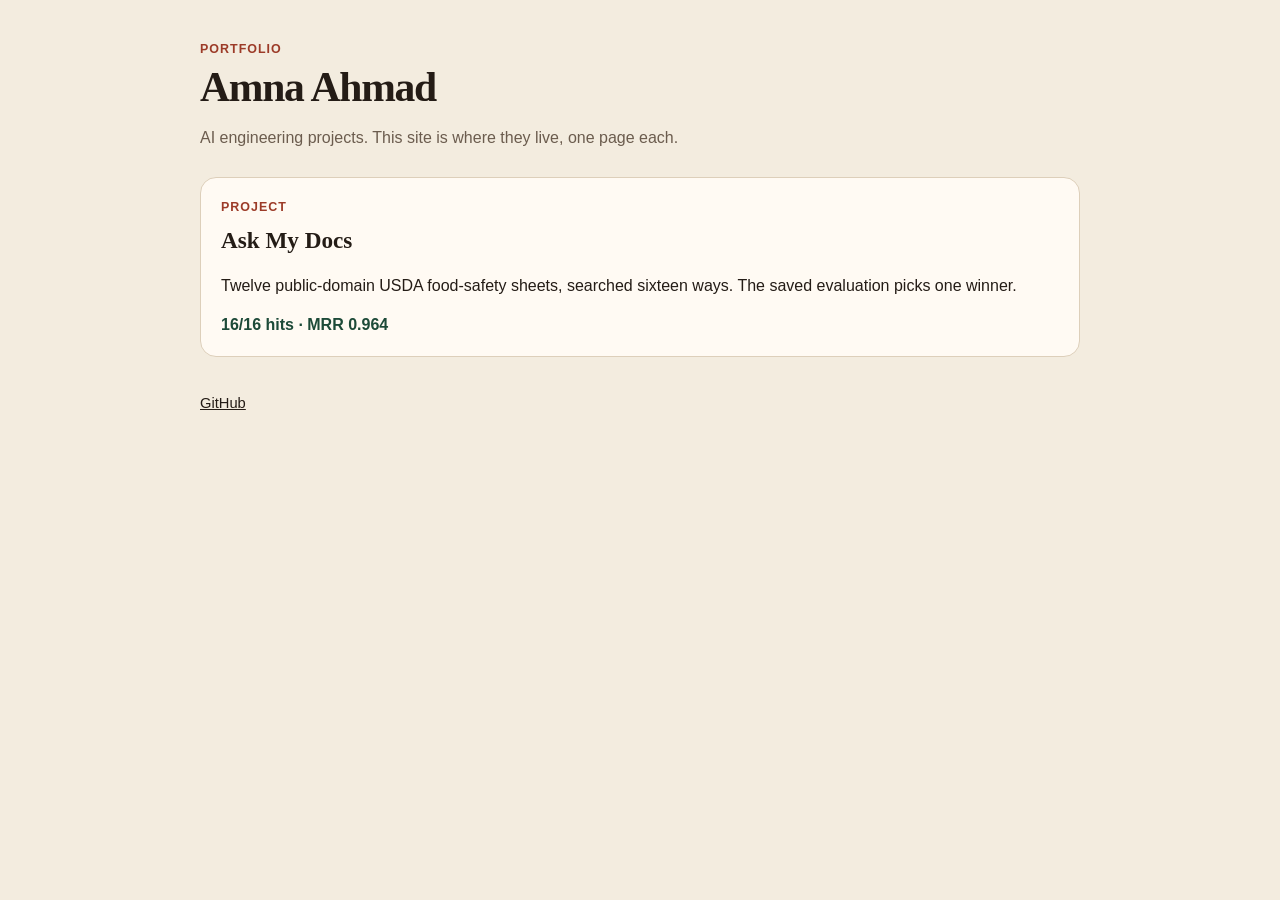
==== site/index.html @ cc86c362 "Add the portfolio site with Ask My Docs as the first project. The public pages show the saved evalua" ====
<!-- generated by scripts/site_page.py -->
<!DOCTYPE html>
<html lang="en">
<head>
  <meta charset="utf-8">
  <meta name="viewport" content="width=device-width, initial-scale=1">
  <title>Amna Ahmad</title>
  <link rel="stylesheet" href="styles.css">
</head>
<body>
  <main>
    <header>
      <p class="eyebrow">Portfolio</p>
      <h1>Amna Ahmad</h1>
      <p class="lede">AI engineering projects. This site is where they live, one page each.</p>
    </header>
    <section class="cards" aria-label="Projects">
      <a class="card" href="projects/ask-my-docs/">
        <p class="eyebrow">Project</p>
        <h2>Ask My Docs</h2>
        <p>Twelve public-domain USDA food-safety sheets, searched sixteen ways. The saved evaluation picks one winner.</p>
        <p class="meta">16/16 hits · MRR 0.964</p>
      </a>
    </section>
    <footer>
      <a href="https://github.com/amna-ahmad-ch/ai-portfolio">GitHub</a>
    </footer>
  </main>
</body>
</html>
---- site/styles.css ----
:root {
  --paper: #f3ecdf;
  --ink: #241c16;
  --muted: #6b5c4e;
  --line: #ddcfba;
  --card: #fffaf3;
  --winner: #1d4a38;
  --winner-wash: #e5f0ea;
  --clay: #9c3b28;
}

* { box-sizing: border-box; }

body {
  margin: 0;
  background: var(--paper);
  color: var(--ink);
  font-family: "Segoe UI", "Helvetica Neue", sans-serif;
  line-height: 1.45;
}

main {
  max-width: 920px;
  margin: 0 auto;
  padding: 40px 20px 72px;
}

.eyebrow {
  margin: 0 0 8px;
  color: var(--clay);
  font-size: 0.78rem;
  font-weight: 650;
  letter-spacing: 0.08em;
  text-transform: uppercase;
}

.eyebrow a {
  color: inherit;
  text-decoration: none;
}

h1 {
  margin: 0 0 12px;
  font-family: Georgia, "Iowan Old Style", serif;
  font-size: clamp(2rem, 5vw, 2.6rem);
  font-weight: 650;
  letter-spacing: -0.03em;
  line-height: 1.05;
}

h2 {
  margin: 0 0 8px;
  font-family: Georgia, "Iowan Old Style", serif;
  font-size: 1.45rem;
}

.lede, .note { color: var(--muted); }

.lede { max-width: 62ch; }

.cards {
  display: grid;
  gap: 16px;
  margin-top: 28px;
}

.card {
  display: block;
  background: var(--card);
  border: 1px solid var(--line);
  border-radius: 16px;
  padding: 20px;
  color: inherit;
  text-decoration: none;
}

.card:hover { border-color: var(--winner); }

.meta {
  margin: 14px 0 0;
  color: var(--winner);
  font-weight: 650;
}

.panel {
  background: var(--card);
  border: 1px solid var(--line);
  border-radius: 16px;
  padding: 20px;
  margin: 28px 0;
}

.table-wrap {
  padding: 8px 12px;
  overflow-x: auto;
}

label { display: block; font-weight: 650; margin-bottom: 8px; }

textarea {
  width: 100%;
  min-height: 88px;
  resize: vertical;
  border: 1px solid var(--line);
  border-radius: 10px;
  padding: 12px;
  background: #fff;
  color: var(--ink);
  font: inherit;
}

.row { display: flex; gap: 12px; align-items: center; margin-top: 12px; flex-wrap: wrap; }

button {
  background: var(--winner);
  color: #f7f3ea;
  border: 0;
  border-radius: 999px;
  padding: 10px 18px;
  font: inherit;
  font-weight: 650;
  cursor: pointer;
}

button:disabled { opacity: 0.55; cursor: wait; }

.quota { color: var(--muted); font-size: 0.92rem; }

#result { margin-top: 18px; }

.answer { font-size: 1.05rem; }

.quote {
  margin: 12px 0 0;
  padding-left: 12px;
  border-left: 3px solid var(--clay);
  color: var(--muted);
}

.sources {
  margin: 10px 0 0;
  padding: 0;
  list-style: none;
  color: var(--muted);
  font-size: 0.92rem;
}

.error { color: var(--clay); }

table { width: 100%; border-collapse: collapse; font-size: 0.95rem; }

th, td { text-align: left; padding: 9px 10px; border-bottom: 1px solid var(--line); }

th {
  color: var(--muted);
  font-size: 0.78rem;
  letter-spacing: 0.04em;
  text-transform: uppercase;
}

tr.winner { background: var(--winner-wash); }

tr.winner td:first-child { box-shadow: inset 3px 0 0 var(--winner); }

.tag {
  display: inline-block;
  margin-left: 8px;
  padding: 1px 7px;
  border-radius: 999px;
  background: var(--winner);
  color: #f7f3ea;
  font-size: 0.72rem;
  letter-spacing: 0.03em;
  text-transform: uppercase;
}

code {
  font-family: Consolas, "Courier New", monospace;
  font-size: 0.92em;
}

footer {
  display: flex;
  gap: 16px;
  margin-top: 36px;
  color: var(--muted);
  font-size: 0.92rem;
}

footer a { color: var(--ink); }
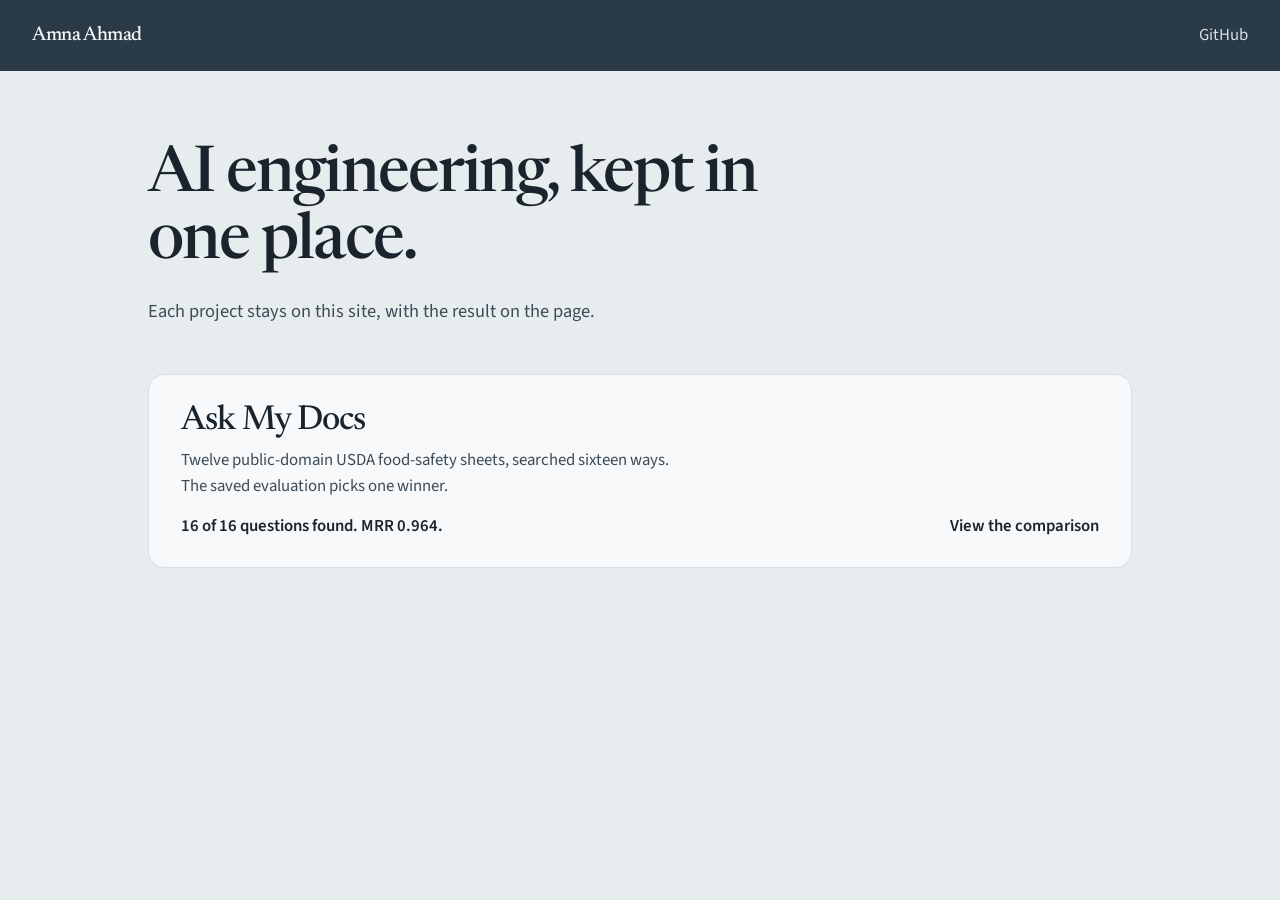
==== commit b4828413: "Serve the ask box with OpenAI hybrid search so Render can host it. Co-authored-by: Cursor <cursorage" ====
--- a/site/index.html
+++ b/site/index.html
@@ -8,23 +8,25 @@
   <link rel="stylesheet" href="styles.css">
 </head>
 <body>
+  <header class="bar">
+    <a class="brand" href="./">Amna Ahmad</a>
+    <nav>
+      <a href="https://github.com/amna-ahmad-ch/ai-portfolio">GitHub</a>
+    </nav>
+  </header>
   <main>
-    <header>
-      <p class="eyebrow">Portfolio</p>
-      <h1>Amna Ahmad</h1>
-      <p class="lede">AI engineering projects. This site is where they live, one page each.</p>
-    </header>
-    <section class="cards" aria-label="Projects">
-      <a class="card" href="projects/ask-my-docs/">
-        <p class="eyebrow">Project</p>
-        <h2>Ask My Docs</h2>
-        <p>Twelve public-domain USDA food-safety sheets, searched sixteen ways. The saved evaluation picks one winner.</p>
-        <p class="meta">16/16 hits · MRR 0.964</p>
+    <h1>AI engineering, kept in one place.</h1>
+    <p class="lede">Each project stays on this site, with the result on the page.</p>
+    <section aria-label="Projects">
+      <a class="feature" href="projects/ask-my-docs/">
+        <div>
+          <h2>Ask My Docs</h2>
+          <p>Twelve public-domain USDA food-safety sheets, searched sixteen ways. The saved evaluation picks one winner.</p>
+          <p class="result">16 of 16 questions found. MRR 0.964.</p>
+        </div>
+        <span class="more">View the comparison</span>
       </a>
     </section>
-    <footer>
-      <a href="https://github.com/amna-ahmad-ch/ai-portfolio">GitHub</a>
-    </footer>
   </main>
 </body>
 </html>
--- a/site/styles.css
+++ b/site/styles.css
@@ -1,190 +1,292 @@
+@font-face {
+  font-family: "Newsreader";
+  font-style: normal;
+  font-weight: 500;
+  font-display: swap;
+  src: url("fonts/newsreader-latin.woff2") format("woff2");
+}
+
+@font-face {
+  font-family: "Source Sans 3";
+  font-style: normal;
+  font-weight: 400 600;
+  font-display: swap;
+  src: url("fonts/source-sans-3-latin.woff2") format("woff2");
+}
+
 :root {
-  --paper: #f3ecdf;
-  --ink: #241c16;
-  --muted: #6b5c4e;
-  --line: #ddcfba;
-  --card: #fffaf3;
-  --winner: #1d4a38;
-  --winner-wash: #e5f0ea;
-  --clay: #9c3b28;
+  --canvas: #e7ecef;
+  --card: #f7f9fa;
+  --ink: #1a242c;
+  --ink-soft: #3c4b57;
+  --line: #d5dee4;
+  --slate: #2a3a46;
+  --slate-text: #f4f7f8;
+  --slate-quiet: #d5e0e7;
+  --wash: #e4eef2;
+  --mist: #f2f6f8;
+  --error: #7a403c;
+  --placeholder: #5c6b76;
 }
 
 * { box-sizing: border-box; }
+
+html { scrollbar-color: #c5d0d8 var(--canvas); }
 
 body {
   margin: 0;
-  background: var(--paper);
-  color: var(--ink);
-  font-family: "Segoe UI", "Helvetica Neue", sans-serif;
-  line-height: 1.45;
-}
+  background: var(--canvas);
+  color: var(--ink);
+  font-family: "Source Sans 3", "Segoe UI", sans-serif;
+  font-size: 1.05rem;
+  line-height: 1.55;
+}
+
+a { color: inherit; }
+
+::selection {
+  background: #d5e0e7;
+  color: var(--ink);
+}
+
+.bar {
+  display: flex;
+  justify-content: space-between;
+  align-items: center;
+  gap: 16px;
+  padding: 20px 32px;
+  background: var(--slate);
+  color: var(--slate-text);
+}
+
+.brand {
+  font-family: Newsreader, Georgia, serif;
+  font-size: 1.25rem;
+  font-weight: 500;
+  letter-spacing: -0.02em;
+  text-decoration: none;
+}
+
+.bar nav { display: flex; gap: 20px; }
+
+.bar nav a {
+  color: var(--slate-quiet);
+  text-decoration: none;
+}
+
+.bar nav a:hover { color: var(--slate-text); }
 
 main {
-  max-width: 920px;
+  max-width: 1040px;
   margin: 0 auto;
-  padding: 40px 20px 72px;
-}
-
-.eyebrow {
-  margin: 0 0 8px;
-  color: var(--clay);
-  font-size: 0.78rem;
-  font-weight: 650;
-  letter-spacing: 0.08em;
-  text-transform: uppercase;
-}
-
-.eyebrow a {
+  padding: 72px 28px 96px;
+}
+
+h1, h2 {
+  font-family: Newsreader, Georgia, serif;
+  font-weight: 500;
+  letter-spacing: -0.03em;
+  line-height: 1.05;
+}
+
+h1 {
+  margin: 0;
+  max-width: 16ch;
+  font-size: clamp(2.6rem, 5vw, 4.25rem);
+}
+
+h2 {
+  margin: 56px 0 8px;
+  font-size: clamp(1.7rem, 3vw, 2.15rem);
+}
+
+.lede, .note {
+  max-width: 68ch;
+  color: var(--ink-soft);
+}
+
+.lede { margin: 20px 0 0; font-size: 1.15rem; }
+
+.note { margin: 0 0 20px; }
+
+.feature {
+  display: flex;
+  justify-content: space-between;
+  align-items: flex-end;
+  gap: 32px;
+  margin-top: 48px;
+  padding: 28px 32px;
+  background: var(--card);
+  border: 1px solid var(--line);
+  border-radius: 16px;
   color: inherit;
   text-decoration: none;
 }
 
-h1 {
-  margin: 0 0 12px;
-  font-family: Georgia, "Iowan Old Style", serif;
-  font-size: clamp(2rem, 5vw, 2.6rem);
-  font-weight: 650;
-  letter-spacing: -0.03em;
-  line-height: 1.05;
-}
-
-h2 {
-  margin: 0 0 8px;
-  font-family: Georgia, "Iowan Old Style", serif;
-  font-size: 1.45rem;
-}
-
-.lede, .note { color: var(--muted); }
-
-.lede { max-width: 62ch; }
-
-.cards {
-  display: grid;
-  gap: 16px;
-  margin-top: 28px;
-}
-
-.card {
-  display: block;
+.feature:hover { background: var(--mist); }
+
+.feature h2 { margin: 0 0 8px; }
+
+.feature p { margin: 0; max-width: 62ch; color: var(--ink-soft); }
+
+.feature .result {
+  margin-top: 14px;
+  color: var(--ink);
+  font-weight: 600;
+}
+
+.more {
+  flex: none;
+  font-weight: 600;
+}
+
+.panel h2 { margin-top: 0; }
+  margin-top: 36px;
+  padding: 22px 24px;
   background: var(--card);
   border: 1px solid var(--line);
   border-radius: 16px;
-  padding: 20px;
-  color: inherit;
-  text-decoration: none;
-}
-
-.card:hover { border-color: var(--winner); }
-
-.meta {
-  margin: 14px 0 0;
-  color: var(--winner);
-  font-weight: 650;
-}
-
-.panel {
+}
+
+.local-note p { margin: 0; max-width: 68ch; color: var(--ink-soft); }
+
+.local-note code, .panel code {
+  display: inline-block;
+  margin-top: 12px;
+  padding: 6px 10px;
+  background: var(--wash);
+  border-radius: 8px;
+  font-family: Consolas, "Courier New", monospace;
+  font-size: 0.92rem;
+}
+
+.table-wrap {
+  overflow-x: auto;
   background: var(--card);
   border: 1px solid var(--line);
   border-radius: 16px;
-  padding: 20px;
-  margin: 28px 0;
-}
-
-.table-wrap {
-  padding: 8px 12px;
-  overflow-x: auto;
-}
-
-label { display: block; font-weight: 650; margin-bottom: 8px; }
+}
+
+table {
+  width: 100%;
+  min-width: 640px;
+  border-collapse: collapse;
+}
+
+th, td {
+  padding: 12px 16px;
+  text-align: left;
+  border-bottom: 1px solid var(--line);
+}
+
+th {
+  color: var(--ink-soft);
+  font-size: 0.75rem;
+  font-weight: 600;
+  letter-spacing: 0.06em;
+  text-transform: uppercase;
+}
+
+td.num, th.num {
+  text-align: right;
+  font-variant-numeric: tabular-nums;
+}
+
+tbody tr:last-child td { border-bottom: 0; }
+
+tr.winner { background: var(--wash); }
+
+.tag {
+  display: inline-block;
+  margin-left: 8px;
+  padding: 2px 8px;
+  border-radius: 999px;
+  background: var(--slate);
+  color: var(--slate-text);
+  font-size: 0.68rem;
+  font-weight: 600;
+  letter-spacing: 0.04em;
+  text-transform: uppercase;
+  vertical-align: 1px;
+}
+
+label { display: block; font-weight: 600; margin-bottom: 8px; }
 
 textarea {
   width: 100%;
-  min-height: 88px;
+  min-height: 96px;
   resize: vertical;
   border: 1px solid var(--line);
-  border-radius: 10px;
-  padding: 12px;
+  border-radius: 12px;
+  padding: 12px 14px;
   background: #fff;
   color: var(--ink);
+  caret-color: var(--slate);
   font: inherit;
 }
 
-.row { display: flex; gap: 12px; align-items: center; margin-top: 12px; flex-wrap: wrap; }
+textarea::placeholder { color: var(--placeholder); }
+
+.row {
+  display: flex;
+  gap: 12px;
+  align-items: center;
+  margin-top: 12px;
+  flex-wrap: wrap;
+}
 
 button {
-  background: var(--winner);
-  color: #f7f3ea;
+  min-height: 44px;
+  background: var(--slate);
+  color: var(--slate-text);
   border: 0;
   border-radius: 999px;
   padding: 10px 18px;
   font: inherit;
-  font-weight: 650;
+  font-weight: 600;
   cursor: pointer;
 }
 
+button:hover { background: #1e2c36; }
+
 button:disabled { opacity: 0.55; cursor: wait; }
 
-.quota { color: var(--muted); font-size: 0.92rem; }
+.quota { color: var(--ink-soft); font-size: 0.95rem; }
 
 #result { margin-top: 18px; }
 
-.answer { font-size: 1.05rem; }
+.answer { font-size: 1.08rem; }
 
 .quote {
   margin: 12px 0 0;
   padding-left: 12px;
-  border-left: 3px solid var(--clay);
-  color: var(--muted);
+  border-left: 1px solid var(--slate);
+  color: var(--ink-soft);
 }
 
 .sources {
   margin: 10px 0 0;
   padding: 0;
   list-style: none;
-  color: var(--muted);
-  font-size: 0.92rem;
-}
-
-.error { color: var(--clay); }
-
-table { width: 100%; border-collapse: collapse; font-size: 0.95rem; }
-
-th, td { text-align: left; padding: 9px 10px; border-bottom: 1px solid var(--line); }
-
-th {
-  color: var(--muted);
-  font-size: 0.78rem;
-  letter-spacing: 0.04em;
-  text-transform: uppercase;
-}
-
-tr.winner { background: var(--winner-wash); }
-
-tr.winner td:first-child { box-shadow: inset 3px 0 0 var(--winner); }
-
-.tag {
-  display: inline-block;
-  margin-left: 8px;
-  padding: 1px 7px;
-  border-radius: 999px;
-  background: var(--winner);
-  color: #f7f3ea;
-  font-size: 0.72rem;
-  letter-spacing: 0.03em;
-  text-transform: uppercase;
-}
-
-code {
-  font-family: Consolas, "Courier New", monospace;
-  font-size: 0.92em;
-}
-
-footer {
-  display: flex;
-  gap: 16px;
-  margin-top: 36px;
-  color: var(--muted);
-  font-size: 0.92rem;
-}
-
-footer a { color: var(--ink); }
+  color: var(--ink-soft);
+  font-size: 0.95rem;
+}
+
+.error { color: var(--error); }
+
+a:focus-visible,
+button:focus-visible,
+textarea:focus-visible {
+  outline: 2px solid var(--slate);
+  outline-offset: 3px;
+}
+
+@media (max-width: 700px) {
+  .bar { padding: 16px 18px; }
+  main { padding: 48px 18px 72px; }
+  .feature {
+    flex-direction: column;
+    align-items: flex-start;
+    padding: 22px;
+  }
+}
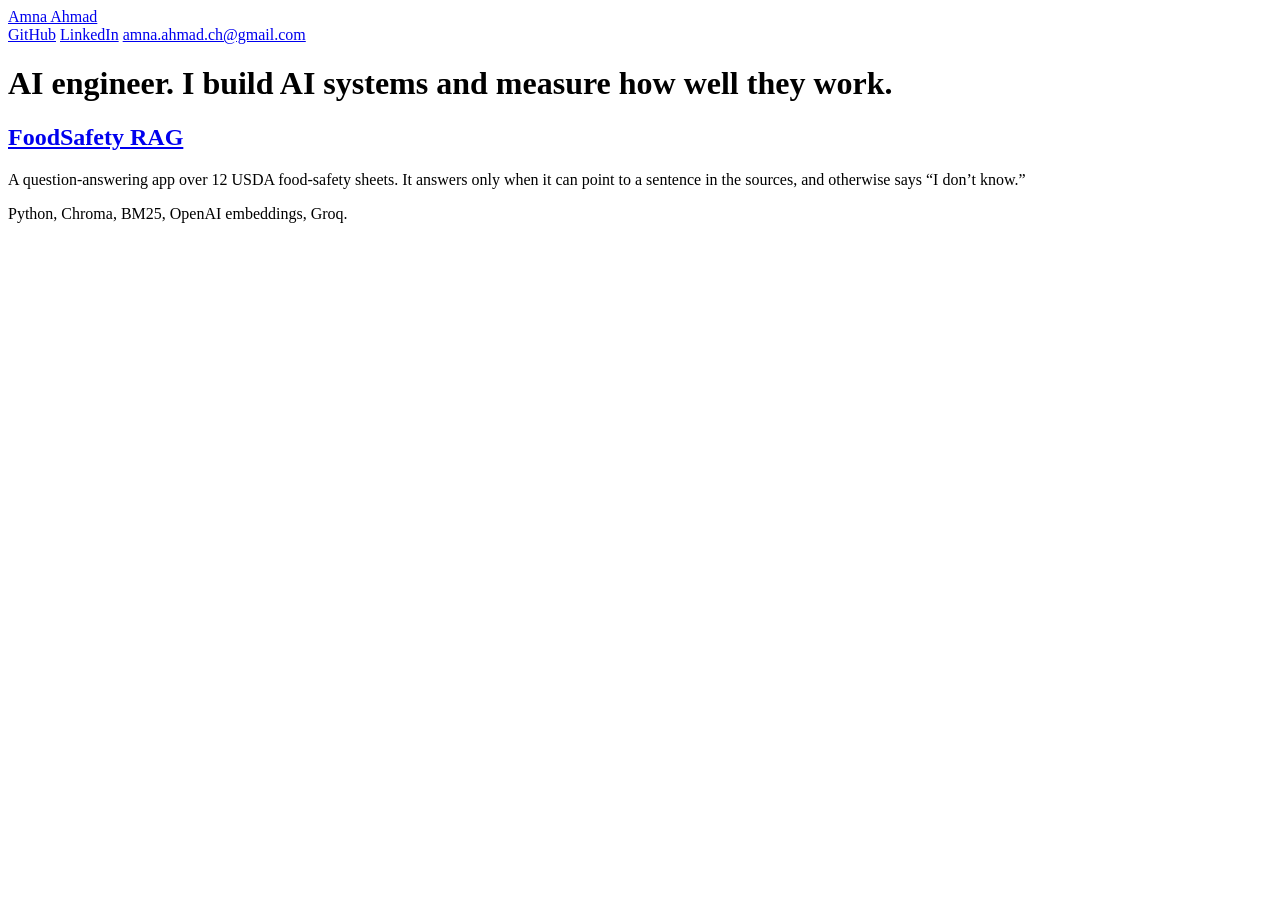
==== commit 888152b8: "Publish the FoodSafety RAG write-up and point the live demo at Render. The portfolio now explains th" ====
--- a/site/index.html
+++ b/site/index.html
@@ -5,27 +5,25 @@
   <meta charset="utf-8">
   <meta name="viewport" content="width=device-width, initial-scale=1">
   <title>Amna Ahmad</title>
-  <link rel="stylesheet" href="styles.css">
+  <link rel="stylesheet" href="/styles.css">
 </head>
 <body>
   <header class="bar">
-    <a class="brand" href="./">Amna Ahmad</a>
+    <a class="brand" href="/">Amna Ahmad</a>
     <nav>
       <a href="https://github.com/amna-ahmad-ch/ai-portfolio">GitHub</a>
+      <a href="https://www.linkedin.com/in/amna-ahmad-88abbb9b/">LinkedIn</a>
+      <a href="mailto:amna.ahmad.ch@gmail.com">amna.ahmad.ch@gmail.com</a>
     </nav>
   </header>
   <main>
-    <h1>AI engineering, kept in one place.</h1>
-    <p class="lede">Each project stays on this site, with the result on the page.</p>
+    <h1 class="intro">AI engineer. I build AI systems and measure how well they work.</h1>
     <section aria-label="Projects">
-      <a class="feature" href="projects/ask-my-docs/">
-        <div>
-          <h2>Ask My Docs</h2>
-          <p>Twelve public-domain USDA food-safety sheets, searched sixteen ways. The saved evaluation picks one winner.</p>
-          <p class="result">16 of 16 questions found. MRR 0.964.</p>
-        </div>
-        <span class="more">View the comparison</span>
-      </a>
+      <article class="feature">
+        <h2><a href="/projects/ask-my-docs/">FoodSafety RAG</a></h2>
+        <p>A question-answering app over 12 USDA food-safety sheets. It answers only when it can point to a sentence in the sources, and otherwise says “I don’t know.”</p>
+        <p class="stack">Python, Chroma, BM25, OpenAI embeddings, Groq.</p>
+      </article>
     </section>
   </main>
 </body>
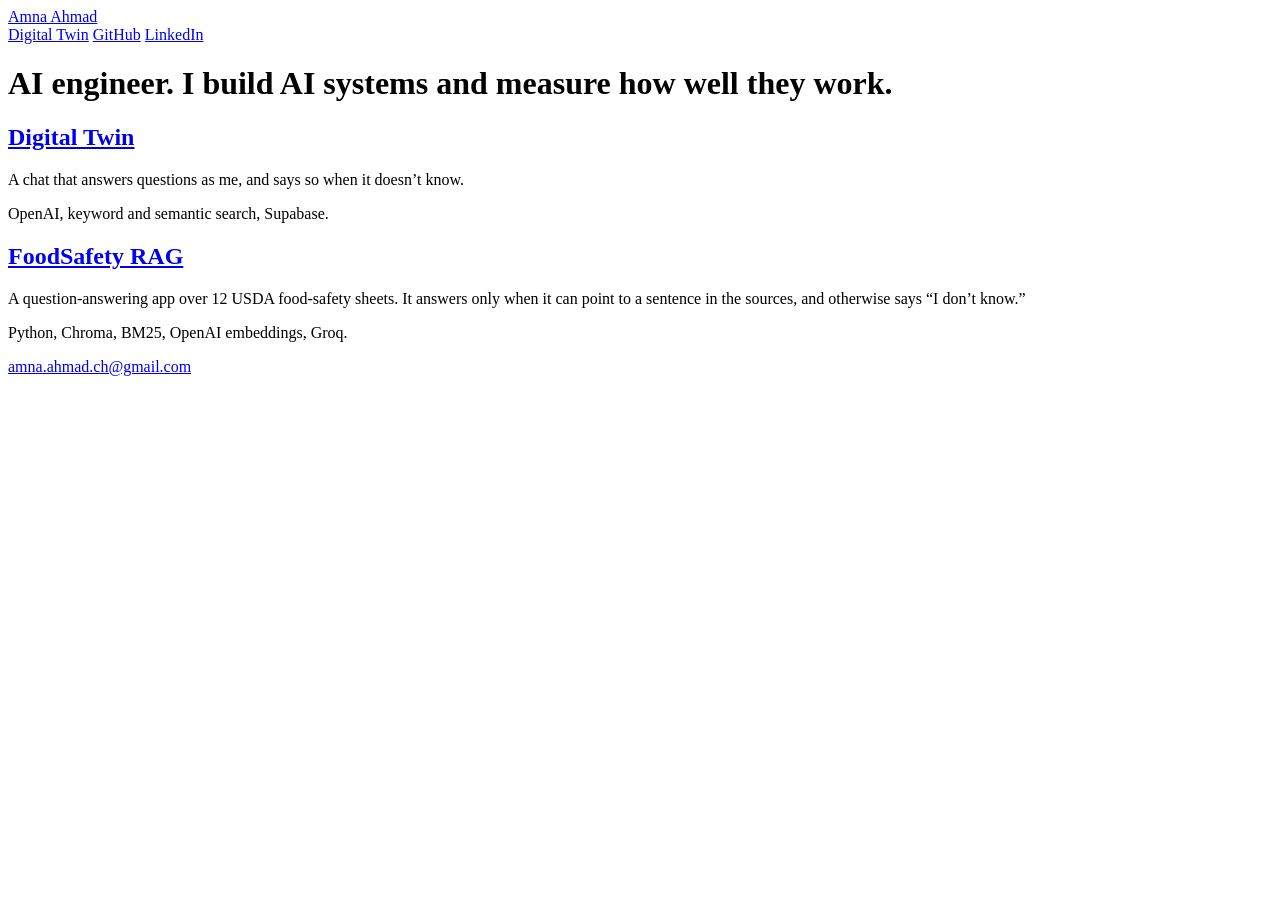
==== commit d82a3f6e: "Publish the Digital Twin write-up and the updated portfolio site. The public pages now lead with the" ====
--- a/site/index.html
+++ b/site/index.html
@@ -5,20 +5,28 @@
   <meta charset="utf-8">
   <meta name="viewport" content="width=device-width, initial-scale=1">
   <title>Amna Ahmad</title>
+  <link rel="preconnect" href="https://fonts.googleapis.com">
+  <link rel="preconnect" href="https://fonts.gstatic.com" crossorigin>
+  <link href="https://fonts.googleapis.com/css2?family=Hanken+Grotesk:ital,wght@0,400;0,500;0,600;0,700;1,500&family=JetBrains+Mono:wght@400;500&family=Newsreader:ital,opsz,wght@0,18..72,400;0,18..72,500;0,18..72,600;1,18..72,400;1,18..72,500&display=swap" rel="stylesheet">
   <link rel="stylesheet" href="/styles.css">
 </head>
 <body>
   <header class="bar">
     <a class="brand" href="/">Amna Ahmad</a>
     <nav>
+      <a class="mark" href="https://digital-twin-622692985207.asia-south1.run.app/">Digital Twin</a>
       <a href="https://github.com/amna-ahmad-ch/ai-portfolio">GitHub</a>
       <a href="https://www.linkedin.com/in/amna-ahmad-88abbb9b/">LinkedIn</a>
-      <a href="mailto:amna.ahmad.ch@gmail.com">amna.ahmad.ch@gmail.com</a>
     </nav>
   </header>
   <main>
     <h1 class="intro">AI engineer. I build AI systems and measure how well they work.</h1>
     <section aria-label="Projects">
+      <article class="feature">
+        <h2><a href="/projects/digital-twin/">Digital Twin</a></h2>
+        <p>A chat that answers questions as me, and says so when it doesn’t know.</p>
+        <p class="stack">OpenAI, keyword and semantic search, Supabase.</p>
+      </article>
       <article class="feature">
         <h2><a href="/projects/ask-my-docs/">FoodSafety RAG</a></h2>
         <p>A question-answering app over 12 USDA food-safety sheets. It answers only when it can point to a sentence in the sources, and otherwise says “I don’t know.”</p>
@@ -26,5 +34,8 @@
       </article>
     </section>
   </main>
+  <footer class="colophon">
+    <a href="mailto:amna.ahmad.ch@gmail.com">amna.ahmad.ch@gmail.com</a>
+  </footer>
 </body>
 </html>
